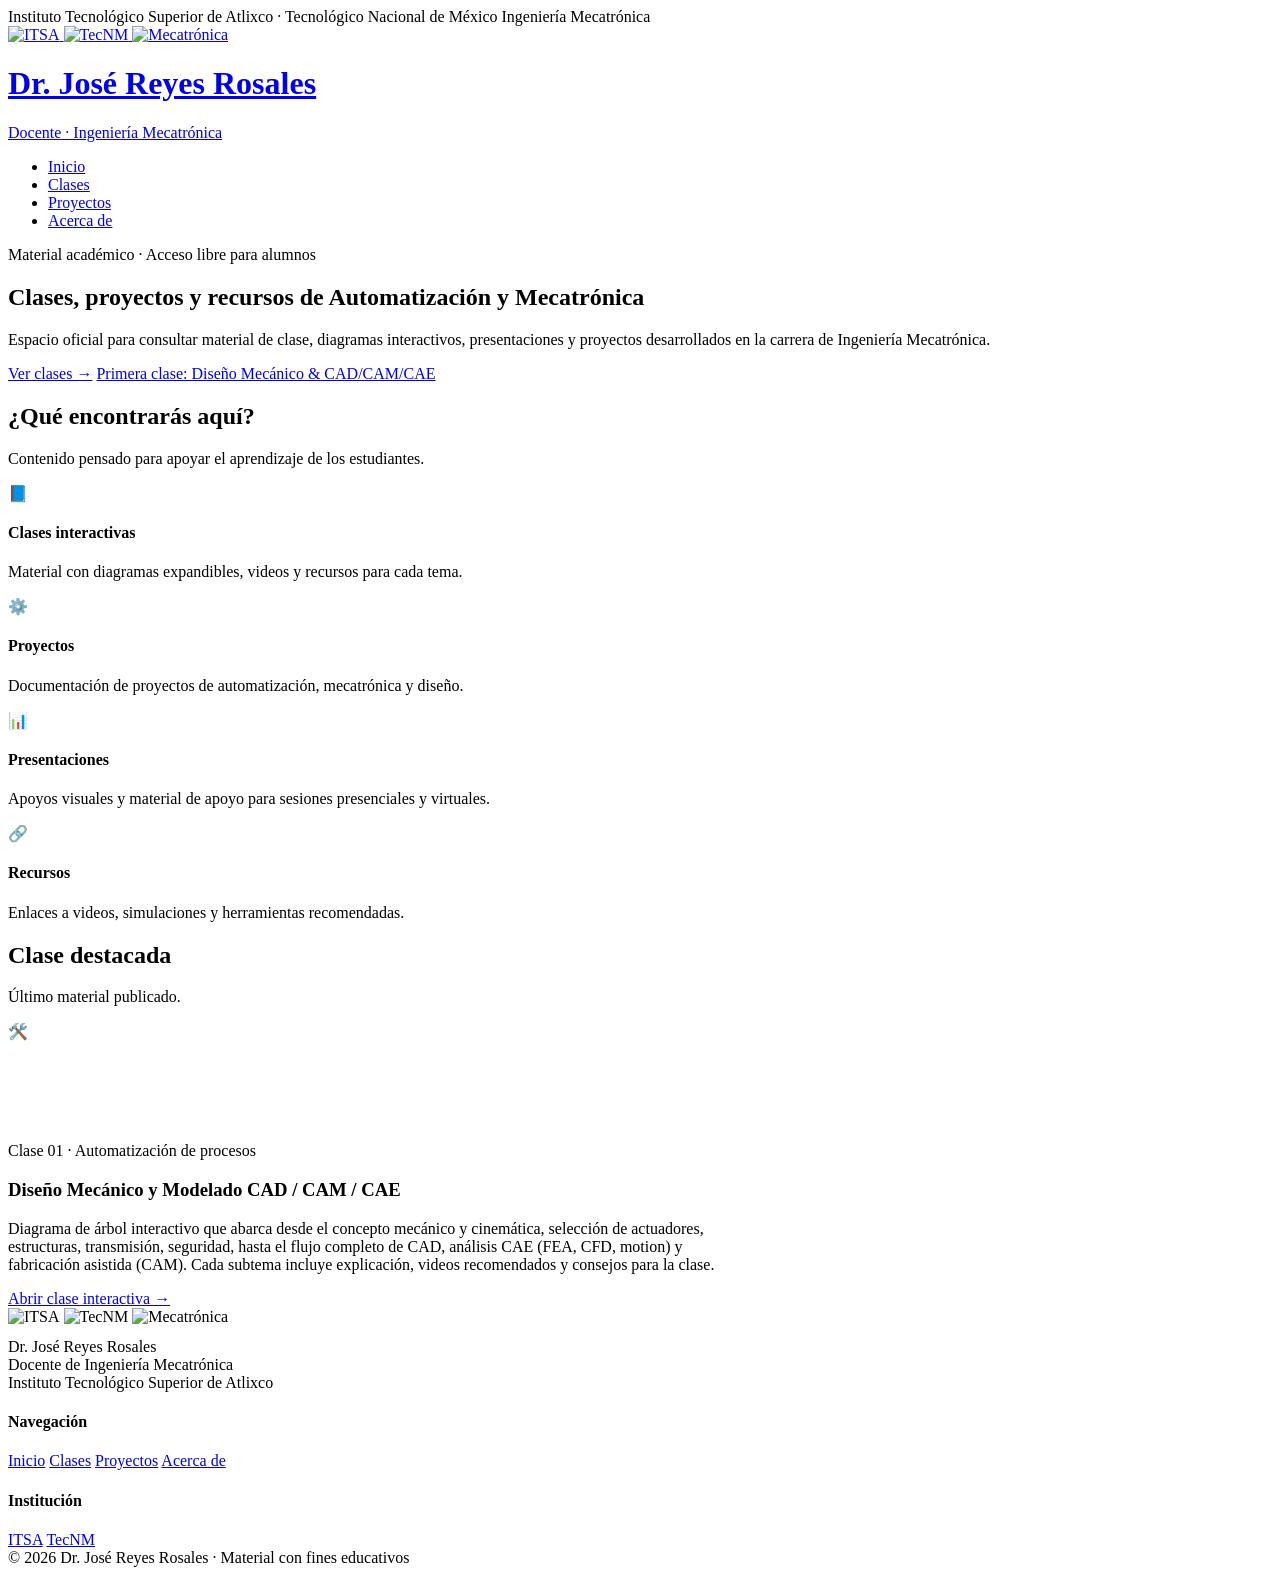
==== index.html @ 0fcdfe8c "first version class site Primera versión" ====
<!DOCTYPE html>
<html lang="es">
<head>
  <meta charset="UTF-8">
  <meta name="viewport" content="width=device-width, initial-scale=1.0">
  <title>Dr. José Reyes Rosales | Ingeniería Mecatrónica</title>
  <meta name="description" content="Sitio oficial del Dr. José Reyes Rosales. Clases, proyectos y material de Ingeniería Mecatrónica – Instituto Tecnológico Superior de Atlixco / Tecnológico Nacional de México.">
  <link rel="stylesheet" href="css/style.css">
</head>
<body>

  <!-- HEADER -->
  <header class="site-header">
    <div class="header-top">
      <div class="container">
        <span>Instituto Tecnológico Superior de Atlixco · Tecnológico Nacional de México</span>
        <span>Ingeniería Mecatrónica</span>
      </div>
    </div>
    <div class="header-main">
      <div class="container">
        <a href="index.html" class="brand">
          <img src="assets/LOGO1.png" alt="ITSA">
          <img src="assets/LOGO2.png" alt="TecNM">
          <img src="assets/LOGO3.png" alt="Mecatrónica">
          <div class="brand-text">
            <h1>Dr. José Reyes Rosales</h1>
            <span>Docente · Ingeniería Mecatrónica</span>
          </div>
        </a>
        <nav>
          <ul>
            <li><a href="index.html" class="active">Inicio</a></li>
            <li><a href="clases/index.html">Clases</a></li>
            <li><a href="proyectos/index.html">Proyectos</a></li>
            <li><a href="acerca.html">Acerca de</a></li>
          </ul>
        </nav>
      </div>
    </div>
  </header>

  <main>
    <!-- HERO -->
    <section class="hero">
      <div class="container">
        <div class="hero-badge">Material académico · Acceso libre para alumnos</div>
        <h2>Clases, proyectos y recursos de Automatización y Mecatrónica</h2>
        <p>
          Espacio oficial para consultar material de clase, diagramas interactivos,
          presentaciones y proyectos desarrollados en la carrera de Ingeniería Mecatrónica.
        </p>
        <div class="hero-actions">
          <a href="clases/index.html" class="btn btn-primary">Ver clases →</a>
          <a href="clases/01-diseno-mecanico-cad.html" class="btn btn-outline">Primera clase: Diseño Mecánico & CAD/CAM/CAE</a>
        </div>
      </div>
    </section>

    <!-- FEATURES -->
    <section class="section">
      <div class="container">
        <h2 class="section-title">¿Qué encontrarás aquí?</h2>
        <p class="section-subtitle">Contenido pensado para apoyar el aprendizaje de los estudiantes.</p>
        <div class="features">
          <div class="feature">
            <div class="icon">📘</div>
            <h4>Clases interactivas</h4>
            <p>Material con diagramas expandibles, videos y recursos para cada tema.</p>
          </div>
          <div class="feature">
            <div class="icon">⚙️</div>
            <h4>Proyectos</h4>
            <p>Documentación de proyectos de automatización, mecatrónica y diseño.</p>
          </div>
          <div class="feature">
            <div class="icon">📊</div>
            <h4>Presentaciones</h4>
            <p>Apoyos visuales y material de apoyo para sesiones presenciales y virtuales.</p>
          </div>
          <div class="feature">
            <div class="icon">🔗</div>
            <h4>Recursos</h4>
            <p>Enlaces a videos, simulaciones y herramientas recomendadas.</p>
          </div>
        </div>
      </div>
    </section>

    <!-- LATEST CLASS -->
    <section class="section" style="padding-top:0;">
      <div class="container">
        <h2 class="section-title">Clase destacada</h2>
        <p class="section-subtitle">Último material publicado.</p>
        <div class="cards">
          <article class="card" style="grid-column: 1 / -1; max-width: 720px;">
            <div class="card-img" style="height: 120px;">🛠️</div>
            <div class="card-body">
              <span class="card-tag">Clase 01 · Automatización de procesos</span>
              <h3>Diseño Mecánico y Modelado CAD / CAM / CAE</h3>
              <p>
                Diagrama de árbol interactivo que abarca desde el concepto mecánico y cinemática,
                selección de actuadores, estructuras, transmisión, seguridad, hasta el flujo completo
                de CAD, análisis CAE (FEA, CFD, motion) y fabricación asistida (CAM).
                Cada subtema incluye explicación, videos recomendados y consejos para la clase.
              </p>
              <a href="clases/01-diseno-mecanico-cad.html" class="btn btn-dark">Abrir clase interactiva →</a>
            </div>
          </article>
        </div>
      </div>
    </section>
  </main>

  <!-- FOOTER -->
  <footer class="site-footer">
    <div class="container">
      <div class="footer-grid">
        <div class="footer-brand">
          <img src="assets/LOGO1.png" alt="ITSA">
          <img src="assets/LOGO2.png" alt="TecNM">
          <img src="assets/LOGO3.png" alt="Mecatrónica">
          <p style="margin-top:12px;">
            Dr. José Reyes Rosales<br>
            Docente de Ingeniería Mecatrónica<br>
            Instituto Tecnológico Superior de Atlixco
          </p>
        </div>
        <div class="footer-col">
          <h4>Navegación</h4>
          <a href="index.html">Inicio</a>
          <a href="clases/index.html">Clases</a>
          <a href="proyectos/index.html">Proyectos</a>
          <a href="acerca.html">Acerca de</a>
        </div>
        <div class="footer-col">
          <h4>Institución</h4>
          <a href="https://www.itsa.edu.mx" target="_blank" rel="noopener">ITSA</a>
          <a href="https://www.tecnm.mx" target="_blank" rel="noopener">TecNM</a>
        </div>
      </div>
      <div class="footer-bottom">
        © 2026 Dr. José Reyes Rosales · Material con fines educativos
      </div>
    </div>
  </footer>

</body>
</html>
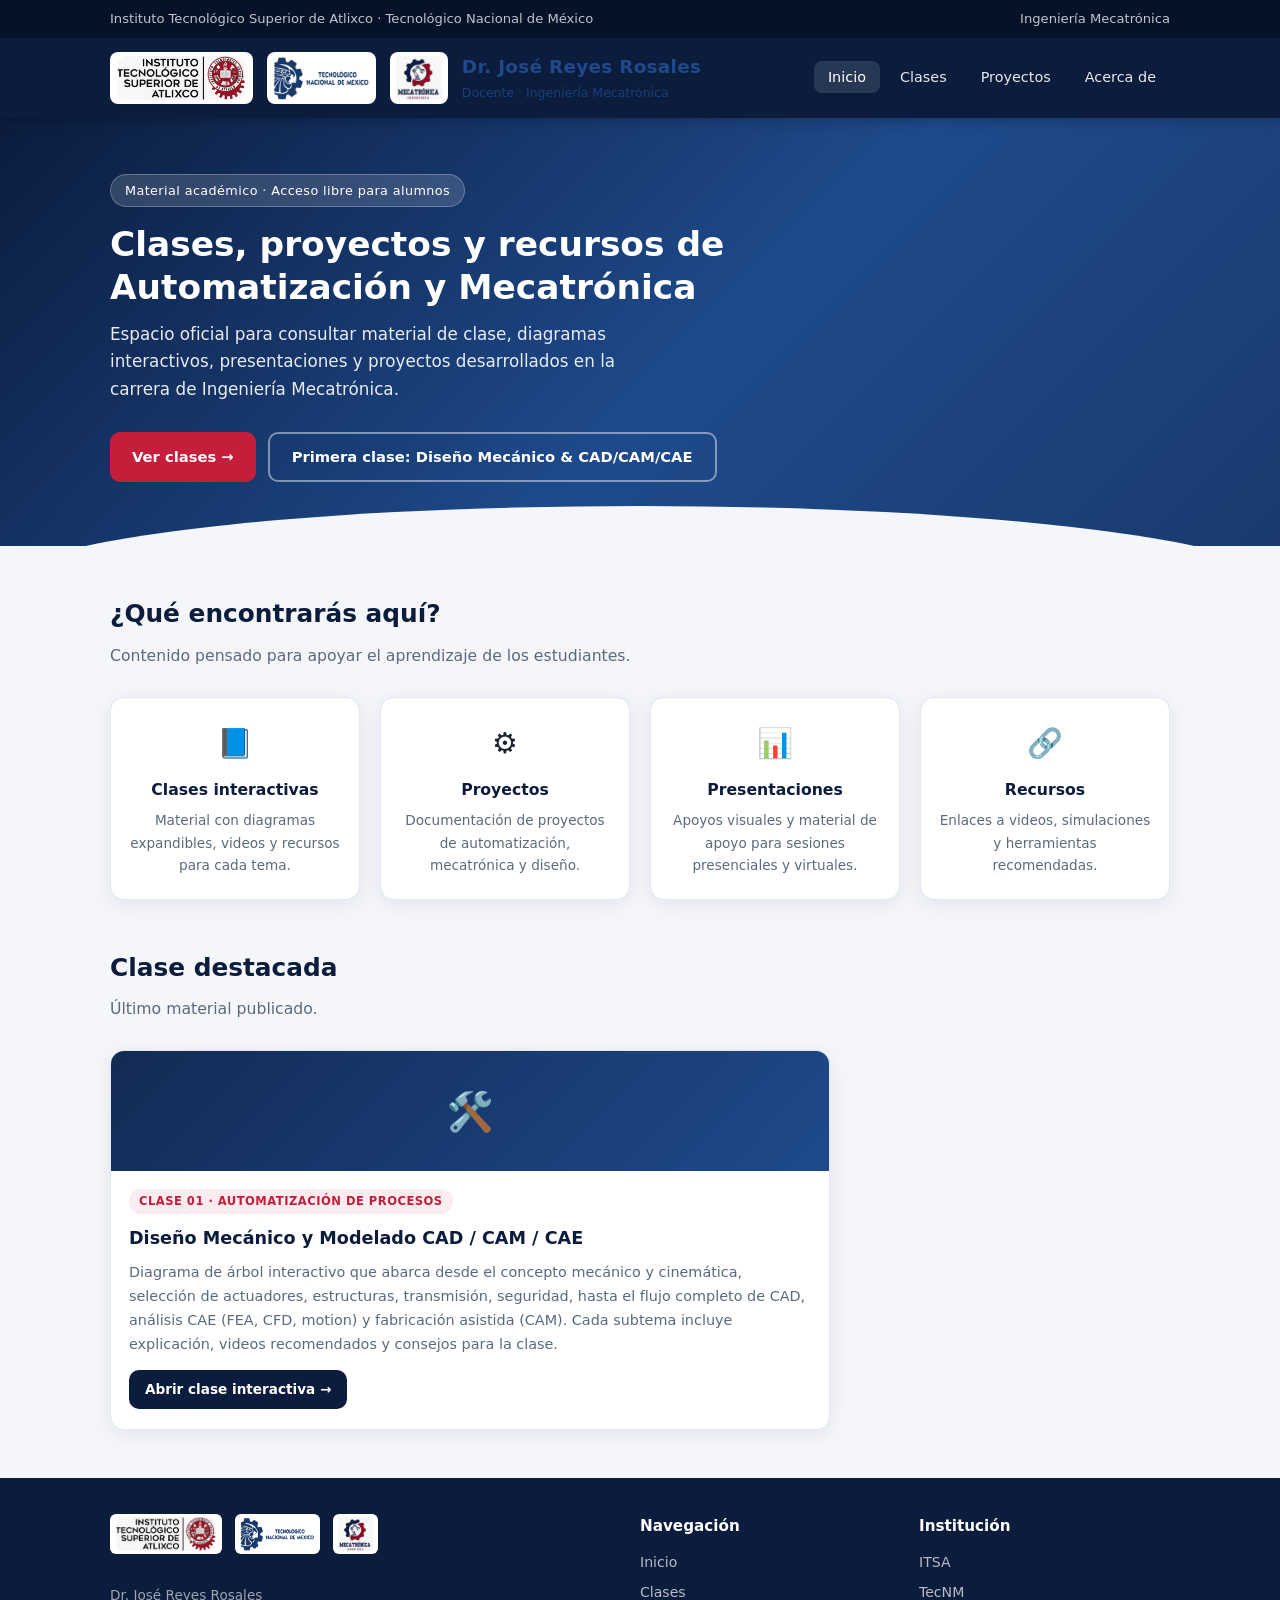
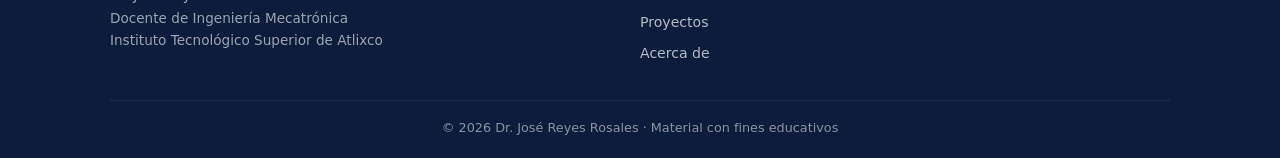
==== commit 8e1bc034: "Add files via upload" ====
--- a/index.html
+++ b/index.html
@@ -135,7 +135,7 @@
         </div>
         <div class="footer-col">
           <h4>Institución</h4>
-          <a href="https://www.itsa.edu.mx" target="_blank" rel="noopener">ITSA</a>
+          <a href="https://atlixco.tecnm.mx/" target="_blank" rel="noopener">ITSA</a>
           <a href="https://www.tecnm.mx" target="_blank" rel="noopener">TecNM</a>
         </div>
       </div>
--- a/css/style.css
+++ b/css/style.css
@@ -0,0 +1,537 @@
+/* =========================================================
+   Blog académico – Dr. José Reyes Rosales
+   Ingeniería Mecatrónica · ITSA / TecNM
+   ========================================================= */
+
+:root {
+  --navy: #0b1c3d;
+  --navy-2: #132a54;
+  --blue: #1e4a8c;
+  --accent: #c41e3a;
+  --accent-soft: #e63950;
+  --gold: #c9a227;
+  --bg: #f4f6fa;
+  --card: #ffffff;
+  --text: #1a2332;
+  --text-muted: #5a6a7e;
+  --border: #e2e8f0;
+  --shadow: 0 4px 20px rgba(11, 28, 61, 0.08);
+  --radius: 14px;
+}
+
+* { margin: 0; padding: 0; box-sizing: border-box; }
+
+body {
+  font-family: 'Segoe UI', system-ui, -apple-system, 'Helvetica Neue', Arial, sans-serif;
+  background: var(--bg);
+  color: var(--text);
+  line-height: 1.65;
+  min-height: 100vh;
+  display: flex;
+  flex-direction: column;
+}
+
+a { color: var(--blue); text-decoration: none; transition: color 0.2s; }
+a:hover { color: var(--accent); }
+
+img { max-width: 100%; height: auto; }
+
+/* ---------- HEADER ---------- */
+.site-header {
+  background: var(--navy);
+  color: #fff;
+  position: sticky;
+  top: 0;
+  z-index: 100;
+  box-shadow: 0 2px 12px rgba(0,0,0,0.25);
+}
+
+.header-top {
+  background: #061228;
+  padding: 8px 0;
+  font-size: 0.82rem;
+  color: rgba(255,255,255,0.75);
+}
+
+.header-top .container {
+  display: flex;
+  justify-content: space-between;
+  align-items: center;
+  flex-wrap: wrap;
+  gap: 8px;
+}
+
+.header-main {
+  padding: 14px 0;
+}
+
+.header-main .container {
+  display: flex;
+  align-items: center;
+  justify-content: space-between;
+  gap: 20px;
+  flex-wrap: wrap;
+}
+
+.brand {
+  display: flex;
+  align-items: center;
+  gap: 14px;
+}
+
+.brand img {
+  height: 52px;
+  width: auto;
+  background: #fff;
+  border-radius: 8px;
+  padding: 4px 6px;
+}
+
+.brand-text h1 {
+  font-size: 1.15rem;
+  font-weight: 700;
+  letter-spacing: 0.3px;
+  margin: 0;
+}
+
+.brand-text span {
+  display: block;
+  font-size: 0.78rem;
+  opacity: 0.8;
+  font-weight: 400;
+}
+
+nav ul {
+  list-style: none;
+  display: flex;
+  gap: 6px;
+  flex-wrap: wrap;
+}
+
+nav a {
+  color: rgba(255,255,255,0.9);
+  padding: 8px 14px;
+  border-radius: 8px;
+  font-size: 0.9rem;
+  font-weight: 500;
+}
+
+nav a:hover,
+nav a.active {
+  background: rgba(255,255,255,0.12);
+  color: #fff;
+}
+
+/* ---------- CONTAINER ---------- */
+.container {
+  width: 100%;
+  max-width: 1100px;
+  margin: 0 auto;
+  padding: 0 20px;
+}
+
+main { flex: 1; }
+
+/* ---------- HERO ---------- */
+.hero {
+  background: linear-gradient(135deg, var(--navy) 0%, var(--blue) 55%, #1a3a6e 100%);
+  color: #fff;
+  padding: 56px 0 64px;
+  position: relative;
+  overflow: hidden;
+}
+
+.hero::after {
+  content: '';
+  position: absolute;
+  bottom: -40px;
+  left: 0;
+  right: 0;
+  height: 80px;
+  background: var(--bg);
+  border-radius: 50% 50% 0 0 / 100% 100% 0 0;
+}
+
+.hero .container { position: relative; z-index: 2; }
+
+.hero-badge {
+  display: inline-block;
+  background: rgba(255,255,255,0.15);
+  border: 1px solid rgba(255,255,255,0.25);
+  padding: 5px 14px;
+  border-radius: 20px;
+  font-size: 0.8rem;
+  margin-bottom: 16px;
+  letter-spacing: 0.4px;
+}
+
+.hero h2 {
+  font-size: 2.15rem;
+  font-weight: 700;
+  line-height: 1.25;
+  margin-bottom: 12px;
+  max-width: 640px;
+}
+
+.hero p {
+  font-size: 1.05rem;
+  opacity: 0.9;
+  max-width: 560px;
+  margin-bottom: 28px;
+}
+
+.hero-actions {
+  display: flex;
+  gap: 12px;
+  flex-wrap: wrap;
+}
+
+.btn {
+  display: inline-flex;
+  align-items: center;
+  gap: 8px;
+  padding: 11px 22px;
+  border-radius: 10px;
+  font-weight: 600;
+  font-size: 0.92rem;
+  border: none;
+  cursor: pointer;
+  transition: all 0.2s;
+}
+
+.btn-primary {
+  background: var(--accent);
+  color: #fff;
+}
+
+.btn-primary:hover {
+  background: var(--accent-soft);
+  color: #fff;
+  transform: translateY(-1px);
+}
+
+.btn-outline {
+  background: transparent;
+  color: #fff;
+  border: 2px solid rgba(255,255,255,0.45);
+}
+
+.btn-outline:hover {
+  background: rgba(255,255,255,0.12);
+  color: #fff;
+  border-color: #fff;
+}
+
+.btn-dark {
+  background: var(--navy);
+  color: #fff;
+}
+
+.btn-dark:hover {
+  background: var(--navy-2);
+  color: #fff;
+}
+
+/* ---------- SECTIONS ---------- */
+.section {
+  padding: 48px 0;
+}
+
+.section-title {
+  font-size: 1.55rem;
+  font-weight: 700;
+  color: var(--navy);
+  margin-bottom: 8px;
+}
+
+.section-subtitle {
+  color: var(--text-muted);
+  margin-bottom: 28px;
+  font-size: 0.98rem;
+}
+
+/* ---------- CARDS ---------- */
+.cards {
+  display: grid;
+  grid-template-columns: repeat(auto-fill, minmax(280px, 1fr));
+  gap: 22px;
+}
+
+.card {
+  background: var(--card);
+  border-radius: var(--radius);
+  border: 1px solid var(--border);
+  box-shadow: var(--shadow);
+  overflow: hidden;
+  transition: transform 0.2s, box-shadow 0.2s;
+  display: flex;
+  flex-direction: column;
+}
+
+.card:hover {
+  transform: translateY(-4px);
+  box-shadow: 0 10px 28px rgba(11, 28, 61, 0.12);
+}
+
+.card-img {
+  height: 150px;
+  background: linear-gradient(135deg, var(--navy-2), var(--blue));
+  display: flex;
+  align-items: center;
+  justify-content: center;
+  color: #fff;
+  font-size: 2.4rem;
+}
+
+.card-body {
+  padding: 18px 18px 20px;
+  flex: 1;
+  display: flex;
+  flex-direction: column;
+}
+
+.card-tag {
+  display: inline-block;
+  font-size: 0.72rem;
+  font-weight: 600;
+  text-transform: uppercase;
+  letter-spacing: 0.5px;
+  color: var(--accent);
+  background: rgba(196, 30, 58, 0.08);
+  padding: 3px 10px;
+  border-radius: 12px;
+  margin-bottom: 10px;
+  width: fit-content;
+}
+
+.card h3 {
+  font-size: 1.1rem;
+  color: var(--navy);
+  margin-bottom: 8px;
+}
+
+.card p {
+  font-size: 0.9rem;
+  color: var(--text-muted);
+  flex: 1;
+  margin-bottom: 14px;
+}
+
+.card .btn {
+  align-self: flex-start;
+  padding: 8px 16px;
+  font-size: 0.85rem;
+}
+
+/* ---------- FEATURE STRIP ---------- */
+.features {
+  display: grid;
+  grid-template-columns: repeat(auto-fit, minmax(200px, 1fr));
+  gap: 20px;
+  margin-top: 8px;
+}
+
+.feature {
+  background: var(--card);
+  border: 1px solid var(--border);
+  border-radius: var(--radius);
+  padding: 22px 18px;
+  text-align: center;
+  box-shadow: var(--shadow);
+}
+
+.feature .icon {
+  font-size: 1.8rem;
+  margin-bottom: 10px;
+}
+
+.feature h4 {
+  font-size: 0.98rem;
+  color: var(--navy);
+  margin-bottom: 6px;
+}
+
+.feature p {
+  font-size: 0.85rem;
+  color: var(--text-muted);
+}
+
+/* ---------- PAGE HEADER (inner pages) ---------- */
+.page-header {
+  background: linear-gradient(135deg, var(--navy), var(--blue));
+  color: #fff;
+  padding: 36px 0 40px;
+}
+
+.page-header h1 {
+  font-size: 1.8rem;
+  margin-bottom: 6px;
+}
+
+.page-header p {
+  opacity: 0.88;
+  font-size: 0.98rem;
+}
+
+.breadcrumb {
+  font-size: 0.82rem;
+  opacity: 0.7;
+  margin-bottom: 10px;
+}
+
+.breadcrumb a { color: #fff; text-decoration: underline; }
+
+/* ---------- CLASS DETAIL ---------- */
+.class-meta {
+  display: flex;
+  flex-wrap: wrap;
+  gap: 16px;
+  margin: 20px 0 28px;
+  font-size: 0.9rem;
+  color: var(--text-muted);
+}
+
+.class-meta span {
+  display: inline-flex;
+  align-items: center;
+  gap: 6px;
+  background: #fff;
+  border: 1px solid var(--border);
+  padding: 6px 12px;
+  border-radius: 8px;
+}
+
+.embed-box {
+  background: #0f172a;
+  border-radius: var(--radius);
+  overflow: hidden;
+  border: 1px solid var(--border);
+  box-shadow: var(--shadow);
+  margin: 24px 0;
+}
+
+.embed-box iframe {
+  width: 100%;
+  height: 85vh;
+  min-height: 620px;
+  border: none;
+  display: block;
+}
+
+.embed-actions {
+  display: flex;
+  gap: 12px;
+  flex-wrap: wrap;
+  margin-top: 14px;
+}
+
+/* ---------- ABOUT ---------- */
+.about-grid {
+  display: grid;
+  grid-template-columns: 1fr 1.4fr;
+  gap: 32px;
+  align-items: start;
+}
+
+@media (max-width: 768px) {
+  .about-grid { grid-template-columns: 1fr; }
+}
+
+.about-card {
+  background: var(--card);
+  border-radius: var(--radius);
+  border: 1px solid var(--border);
+  padding: 24px;
+  box-shadow: var(--shadow);
+}
+
+.about-card h3 {
+  color: var(--navy);
+  margin-bottom: 12px;
+  font-size: 1.15rem;
+}
+
+.about-card p, .about-card li {
+  font-size: 0.92rem;
+  color: var(--text-muted);
+  margin-bottom: 8px;
+}
+
+.about-card ul { padding-left: 18px; }
+
+/* ---------- FOOTER ---------- */
+.site-footer {
+  background: var(--navy);
+  color: rgba(255,255,255,0.8);
+  padding: 36px 0 20px;
+  margin-top: auto;
+}
+
+.footer-grid {
+  display: grid;
+  grid-template-columns: 2fr 1fr 1fr;
+  gap: 28px;
+  margin-bottom: 28px;
+}
+
+@media (max-width: 700px) {
+  .footer-grid { grid-template-columns: 1fr; }
+}
+
+.footer-brand img {
+  height: 40px;
+  background: #fff;
+  border-radius: 6px;
+  padding: 3px 5px;
+  margin-right: 8px;
+  margin-bottom: 10px;
+}
+
+.footer-brand p {
+  font-size: 0.85rem;
+  opacity: 0.75;
+  max-width: 280px;
+}
+
+.footer-col h4 {
+  color: #fff;
+  font-size: 0.95rem;
+  margin-bottom: 12px;
+}
+
+.footer-col a {
+  display: block;
+  color: rgba(255,255,255,0.7);
+  font-size: 0.88rem;
+  margin-bottom: 7px;
+}
+
+.footer-col a:hover { color: #fff; }
+
+.footer-bottom {
+  border-top: 1px solid rgba(255,255,255,0.12);
+  padding-top: 16px;
+  font-size: 0.8rem;
+  text-align: center;
+  opacity: 0.65;
+}
+
+/* ---------- EMPTY STATE ---------- */
+.empty {
+  text-align: center;
+  padding: 48px 20px;
+  color: var(--text-muted);
+  background: var(--card);
+  border-radius: var(--radius);
+  border: 1px dashed var(--border);
+}
+
+.empty .icon { font-size: 2.5rem; margin-bottom: 12px; opacity: 0.5; }
+
+/* ---------- RESPONSIVE ---------- */
+@media (max-width: 600px) {
+  .hero h2 { font-size: 1.55rem; }
+  .brand img { height: 42px; }
+  .brand-text h1 { font-size: 1rem; }
+  nav a { padding: 6px 10px; font-size: 0.82rem; }
+}
